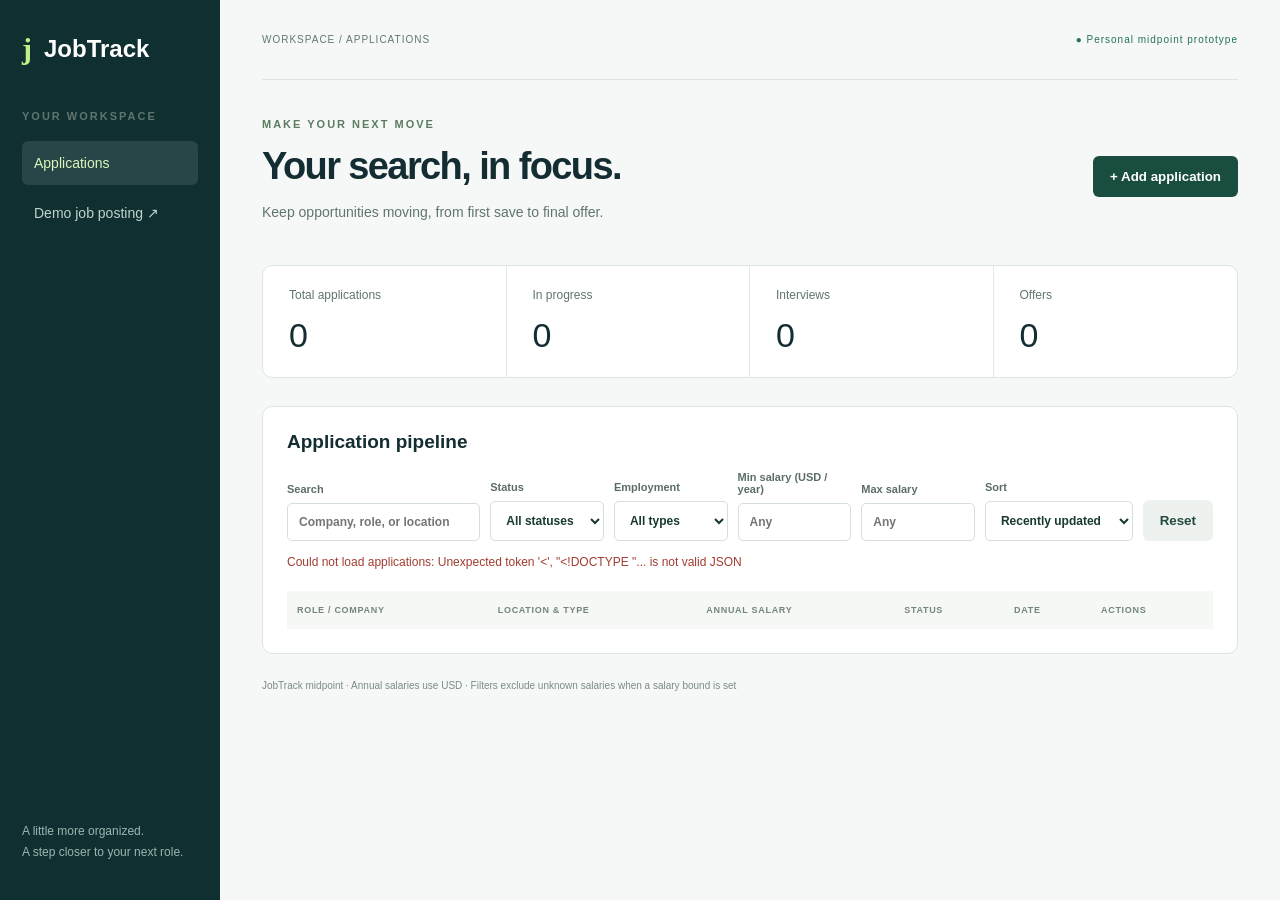
==== web/index.html @ eba8c84d "Add application dashboard, filters, sorting, and demo records" ====
<!doctype html><html lang="en"><head><meta charset="UTF-8"><meta name="viewport" content="width=device-width, initial-scale=1"><title>JobTrack · Application workspace</title><link rel="stylesheet" href="style.css"></head><body>
<aside><a class="brand" href="/">j<span>JobTrack</span></a><p class="eyebrow">YOUR WORKSPACE</p><a class="nav active" href="/">Applications</a><a class="nav" href="/demo-job.html">Demo job posting ↗</a><div class="aside-note">A little more organized.<br>A step closer to your next role.</div></aside>
<main><header><span>WORKSPACE / APPLICATIONS</span><span class="local">● Personal midpoint prototype</span></header><section class="heading"><div><p class="eyebrow">MAKE YOUR NEXT MOVE</p><h1>Your search, in focus.</h1><p>Keep opportunities moving, from first save to final offer.</p></div><button id="add">+ Add application</button></section>
<section class="metrics" aria-label="Application statistics"><div><span>Total applications</span><strong id="total">0</strong></div><div><span>In progress</span><strong id="progress">0</strong></div><div><span>Interviews</span><strong id="interviews">0</strong></div><div><span>Offers</span><strong id="offers">0</strong></div></section>
<section class="workspace"><div class="section-title"><h2>Application pipeline</h2><span id="count"></span></div><form id="filters"><label>Search<input id="search" placeholder="Company, role, or location"></label><label>Status<select id="status"><option value="">All statuses</option></select></label><label>Employment<select id="type"><option value="">All types</option></select></label><label>Min salary (USD / year)<input type="number" id="min" min="0" placeholder="Any"></label><label>Max salary<input type="number" id="max" min="0" placeholder="Any"></label><label>Sort<select id="sort"><option value="updated_at:desc">Recently updated</option><option value="salary:desc">Salary: high to low</option><option value="salary:asc">Salary: low to high</option><option value="company:asc">Company: A–Z</option><option value="applied_date:desc">Date: newest</option><option value="applied_date:asc">Date: oldest</option></select></label><button type="button" id="reset" class="secondary">Reset</button></form>
<p id="message" role="status" aria-live="polite"></p><div class="table-wrap"><table><thead><tr><th>ROLE / COMPANY</th><th>LOCATION & TYPE</th><th>ANNUAL SALARY</th><th>STATUS</th><th>DATE</th><th>ACTIONS</th></tr></thead><tbody id="rows"></tbody></table></div><div id="empty" hidden><h3>Room for your next opportunity</h3><p>Add an application or capture the demo job with the extension.</p></div></section><footer>JobTrack midpoint · Annual salaries use USD · Filters exclude unknown salaries when a salary bound is set</footer></main>
<dialog id="editor"><form id="application"><div class="section-title"><h2 id="form-title">Add application</h2><button type="button" id="close" class="secondary">Close</button></div><p id="form-error" role="alert"></p><div class="form-grid"><label>Company *<input name="company" required maxlength="200"></label><label>Role *<input name="title" required maxlength="200"></label><label>Location<input name="location"></label><label>Annual salary (USD)<input name="salary" type="number" min="0" max="10000000" step="1"></label><label>Employment type<select name="employment_type"></select></label><label>Status<select name="status"></select></label><label>Application / saved date<input name="applied_date" type="date" required></label><label>Posting URL<input name="url" type="url"></label><label class="wide">Notes<textarea name="notes" rows="3"></textarea></label></div><button id="save" type="submit">Save application</button></form></dialog><script src="app.js"></script></body></html>
---- web/style.css ----
:root{font-family:Inter,Arial,sans-serif;color:#142d32;background:#f6f8f7;font-size:14px}*{box-sizing:border-box}body{margin:0;display:flex}aside{width:220px;min-height:100vh;background:#102f31;color:#d4e7e1;padding:32px 22px;position:fixed;inset:0 auto 0 0}.brand{display:flex;gap:12px;align-items:center;color:#bcf188;font:bold 30px Georgia;text-decoration:none}.brand span{font:700 24px Arial;color:#fff}.eyebrow{font-size:11px;font-weight:bold;letter-spacing:2px;margin:42px 0 16px}.nav{display:block;color:#c1d4ce;text-decoration:none;padding:14px 12px;margin:6px 0;border-radius:6px}.nav.active{background:#284647;color:#dbf6bc}.aside-note{position:absolute;bottom:36px;font-size:12px;line-height:1.8;color:#9cb6af}main{margin-left:220px;padding:0 42px;width:calc(100% - 220px)}header{display:flex;justify-content:space-between;align-items:center;border-bottom:1px solid #dce4df;height:80px;font-size:10px;letter-spacing:1px;color:#617771}.local{color:#26705a}.heading{display:flex;align-items:center;justify-content:space-between;margin:36px 0 28px}.heading .eyebrow{color:#5b7c61;margin:0 0 12px}h1{font-size:38px;letter-spacing:-1.6px;margin:0 0 12px}p{color:#60756f;line-height:1.5}button{border:0;border-radius:6px;background:#194d40;color:white;padding:13px 17px;font-weight:600;cursor:pointer}button:hover{filter:brightness(1.12)}button:disabled{opacity:.5;cursor:wait}.secondary{background:#edf2ef;color:#254a40}.metrics{display:grid;grid-template-columns:repeat(4,1fr);border:1px solid #dce5df;background:white;border-radius:10px;margin:28px 0}.metrics div{padding:22px 26px;border-right:1px solid #e3eae6}.metrics div:last-child{border:0}.metrics span{display:block;color:#60756f;font-size:12px}.metrics strong{display:block;font-size:34px;margin-top:14px;font-weight:500}.workspace{background:white;border:1px solid #dce5df;border-radius:10px;padding:24px}.section-title{display:flex;justify-content:space-between;align-items:center}h2{font-size:19px;margin:0 0 18px}.section-title span{color:#6d7b76;font-size:12px}#filters{display:grid;grid-template-columns:1.7fr 1fr 1fr 1fr 1fr 1.3fr auto;gap:10px;align-items:end}label{display:flex;flex-direction:column;gap:8px;font-size:11px;font-weight:600;color:#5b6d67}input,select,textarea{font:inherit;font-size:12px;width:100%;border:1px solid #d5e0d9;border-radius:5px;padding:11px;background:white;color:#183a31}input:focus,select:focus,textarea:focus{outline:2px solid #80b499}.table-wrap{overflow:auto;margin-top:20px}table{width:100%;border-collapse:collapse;text-align:left;white-space:nowrap}th{font-size:9px;color:#73857e;font-weight:600;letter-spacing:.7px;background:#f6f8f6;padding:14px 10px}td{padding:19px 10px;border-bottom:1px solid #e7ede9;font-size:12px}td strong{font-size:13px;display:block;margin-bottom:6px}td small{color:#708078;display:block;margin-top:5px}.badge{padding:6px 9px;border-radius:5px;background:#edf3ef;color:#3a6250;font-size:11px}.badge.Interview{background:#edf0ff;color:#5260a0}.badge.Offer{background:#e3f5ce;color:#477520}.badge.Rejected{background:#fdebe8;color:#a35242}.actions button{padding:7px 9px;margin-right:5px;background:#edf2ef;color:#365f50}#empty{text-align:center;padding:45px 0}footer{font-size:10px;color:#7b8b83;padding:26px 0}#message,#form-error{font-size:12px;color:#a13d30}dialog{border:0;border-radius:12px;width:660px;max-width:95vw;padding:28px;box-shadow:0 20px 90px #153e3650}dialog::backdrop{background:#0d2c3080}.form-grid{display:grid;grid-template-columns:1fr 1fr;gap:18px;margin:12px 0 24px}.wide{grid-column:1/-1}a{color:#2c6b55}@media(max-width:1100px){#filters{grid-template-columns:repeat(3,1fr)}main{padding:0 24px}}@media(max-width:760px){aside{display:none}main{margin:0;width:100%;padding:0 16px}.heading{align-items:start;gap:15px}h1{font-size:28px}.metrics{grid-template-columns:1fr 1fr}.metrics div{padding:18px}#filters{grid-template-columns:1fr 1fr}.local{display:none}.form-grid{grid-template-columns:1fr}.wide{grid-column:auto}}
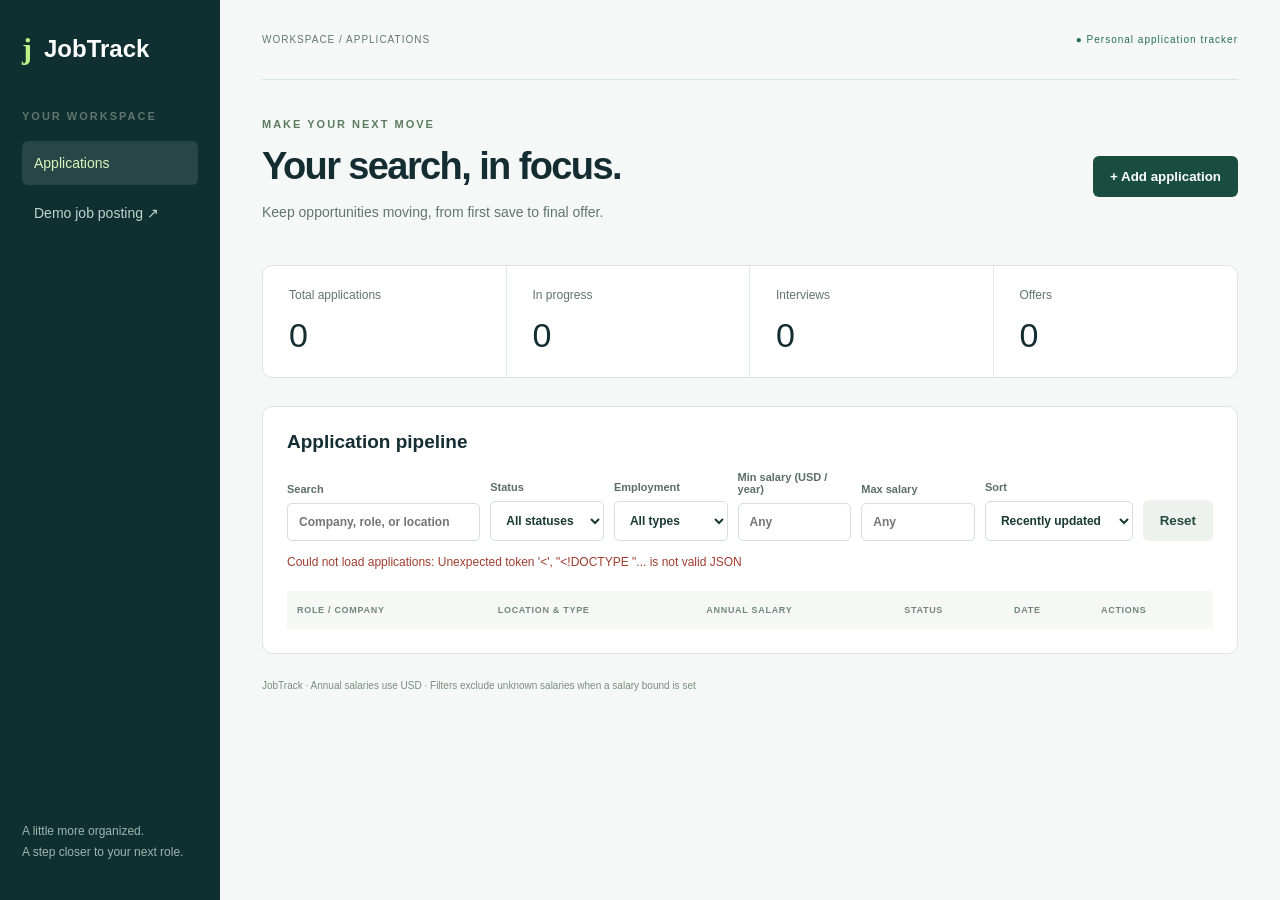
==== commit 3193a399: "Prepare final project and Learner Lab deployment" ====
--- a/web/index.html
+++ b/web/index.html
@@ -1,7 +1,7 @@
 <!doctype html><html lang="en"><head><meta charset="UTF-8"><meta name="viewport" content="width=device-width, initial-scale=1"><title>JobTrack · Application workspace</title><link rel="stylesheet" href="style.css"></head><body>
 <aside><a class="brand" href="/">j<span>JobTrack</span></a><p class="eyebrow">YOUR WORKSPACE</p><a class="nav active" href="/">Applications</a><a class="nav" href="/demo-job.html">Demo job posting ↗</a><div class="aside-note">A little more organized.<br>A step closer to your next role.</div></aside>
-<main><header><span>WORKSPACE / APPLICATIONS</span><span class="local">● Personal midpoint prototype</span></header><section class="heading"><div><p class="eyebrow">MAKE YOUR NEXT MOVE</p><h1>Your search, in focus.</h1><p>Keep opportunities moving, from first save to final offer.</p></div><button id="add">+ Add application</button></section>
+<main><header><span>WORKSPACE / APPLICATIONS</span><span class="local">● Personal application tracker</span></header><section class="heading"><div><p class="eyebrow">MAKE YOUR NEXT MOVE</p><h1>Your search, in focus.</h1><p>Keep opportunities moving, from first save to final offer.</p></div><button id="add">+ Add application</button></section>
 <section class="metrics" aria-label="Application statistics"><div><span>Total applications</span><strong id="total">0</strong></div><div><span>In progress</span><strong id="progress">0</strong></div><div><span>Interviews</span><strong id="interviews">0</strong></div><div><span>Offers</span><strong id="offers">0</strong></div></section>
 <section class="workspace"><div class="section-title"><h2>Application pipeline</h2><span id="count"></span></div><form id="filters"><label>Search<input id="search" placeholder="Company, role, or location"></label><label>Status<select id="status"><option value="">All statuses</option></select></label><label>Employment<select id="type"><option value="">All types</option></select></label><label>Min salary (USD / year)<input type="number" id="min" min="0" placeholder="Any"></label><label>Max salary<input type="number" id="max" min="0" placeholder="Any"></label><label>Sort<select id="sort"><option value="updated_at:desc">Recently updated</option><option value="salary:desc">Salary: high to low</option><option value="salary:asc">Salary: low to high</option><option value="company:asc">Company: A–Z</option><option value="applied_date:desc">Date: newest</option><option value="applied_date:asc">Date: oldest</option></select></label><button type="button" id="reset" class="secondary">Reset</button></form>
-<p id="message" role="status" aria-live="polite"></p><div class="table-wrap"><table><thead><tr><th>ROLE / COMPANY</th><th>LOCATION & TYPE</th><th>ANNUAL SALARY</th><th>STATUS</th><th>DATE</th><th>ACTIONS</th></tr></thead><tbody id="rows"></tbody></table></div><div id="empty" hidden><h3>Room for your next opportunity</h3><p>Add an application or capture the demo job with the extension.</p></div></section><footer>JobTrack midpoint · Annual salaries use USD · Filters exclude unknown salaries when a salary bound is set</footer></main>
+<p id="message" role="status" aria-live="polite"></p><div class="table-wrap"><table><thead><tr><th>ROLE / COMPANY</th><th>LOCATION & TYPE</th><th>ANNUAL SALARY</th><th>STATUS</th><th>DATE</th><th>ACTIONS</th></tr></thead><tbody id="rows"></tbody></table></div><div id="empty" hidden><h3>Room for your next opportunity</h3><p>Add an application or capture the demo job with the extension.</p></div></section><footer>JobTrack · Annual salaries use USD · Filters exclude unknown salaries when a salary bound is set</footer></main>
 <dialog id="editor"><form id="application"><div class="section-title"><h2 id="form-title">Add application</h2><button type="button" id="close" class="secondary">Close</button></div><p id="form-error" role="alert"></p><div class="form-grid"><label>Company *<input name="company" required maxlength="200"></label><label>Role *<input name="title" required maxlength="200"></label><label>Location<input name="location"></label><label>Annual salary (USD)<input name="salary" type="number" min="0" max="10000000" step="1"></label><label>Employment type<select name="employment_type"></select></label><label>Status<select name="status"></select></label><label>Application / saved date<input name="applied_date" type="date" required></label><label>Posting URL<input name="url" type="url"></label><label class="wide">Notes<textarea name="notes" rows="3"></textarea></label></div><button id="save" type="submit">Save application</button></form></dialog><script src="app.js"></script></body></html>
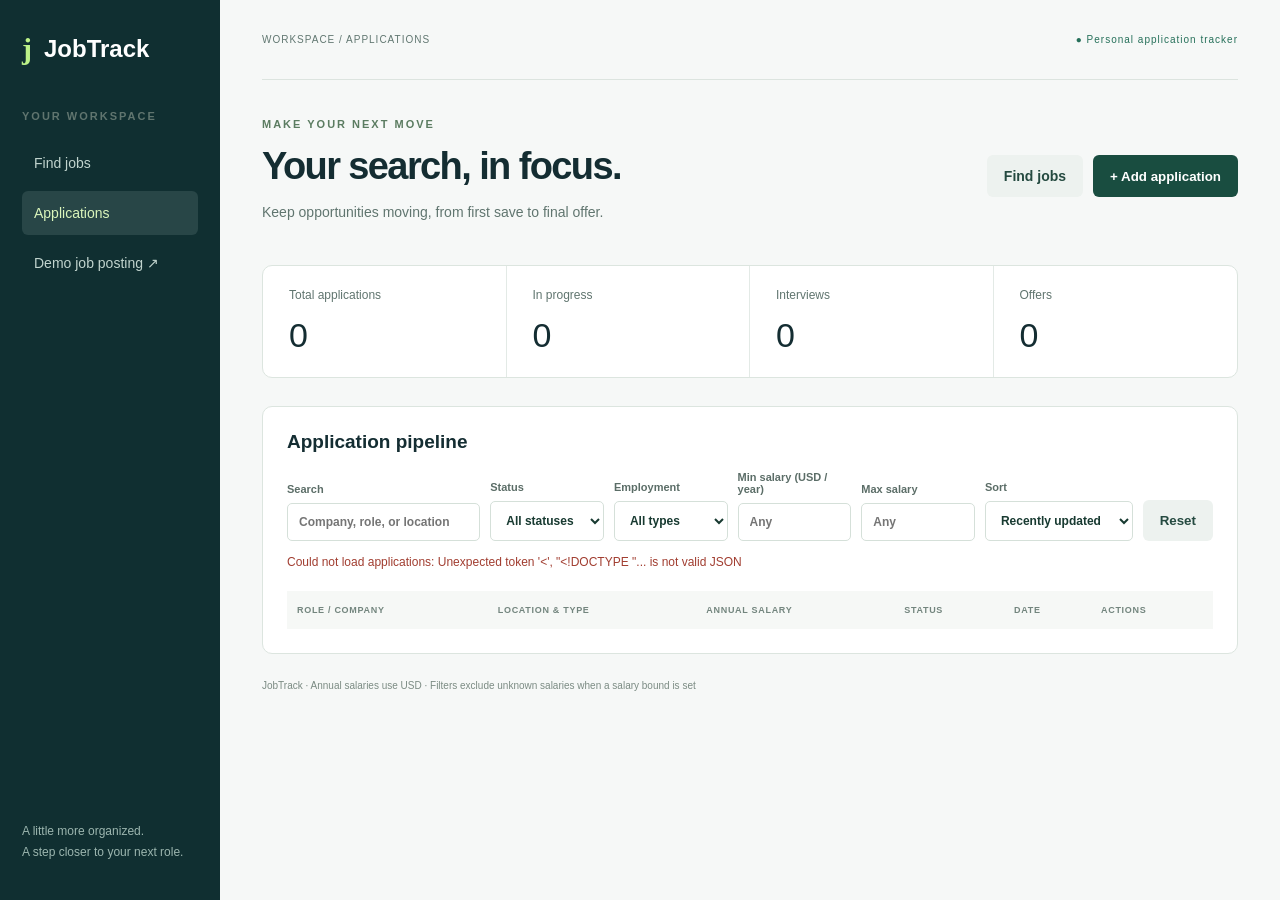
==== commit d0693665: "Add Find jobs dashboard with search, source setup, and saved listings" ====
--- a/web/index.html
+++ b/web/index.html
@@ -1,6 +1,6 @@
 <!doctype html><html lang="en"><head><meta charset="UTF-8"><meta name="viewport" content="width=device-width, initial-scale=1"><title>JobTrack · Application workspace</title><link rel="stylesheet" href="style.css"></head><body>
-<aside><a class="brand" href="/">j<span>JobTrack</span></a><p class="eyebrow">YOUR WORKSPACE</p><a class="nav active" href="/">Applications</a><a class="nav" href="/demo-job.html">Demo job posting ↗</a><div class="aside-note">A little more organized.<br>A step closer to your next role.</div></aside>
-<main><header><span>WORKSPACE / APPLICATIONS</span><span class="local">● Personal application tracker</span></header><section class="heading"><div><p class="eyebrow">MAKE YOUR NEXT MOVE</p><h1>Your search, in focus.</h1><p>Keep opportunities moving, from first save to final offer.</p></div><button id="add">+ Add application</button></section>
+<aside><a class="brand" href="/">j<span>JobTrack</span></a><p class="eyebrow">YOUR WORKSPACE</p><a class="nav" href="/jobs.html">Find jobs</a><a class="nav active" href="/">Applications</a><a class="nav" href="/demo-job.html">Demo job posting ↗</a><div class="aside-note">A little more organized.<br>A step closer to your next role.</div></aside>
+<main><header><span>WORKSPACE / APPLICATIONS</span><span class="local">● Personal application tracker</span></header><section class="heading"><div><p class="eyebrow">MAKE YOUR NEXT MOVE</p><h1>Your search, in focus.</h1><p>Keep opportunities moving, from first save to final offer.</p></div><div class="heading-actions"><a class="button-link secondary" href="/jobs.html">Find jobs</a><button id="add">+ Add application</button></div></section>
 <section class="metrics" aria-label="Application statistics"><div><span>Total applications</span><strong id="total">0</strong></div><div><span>In progress</span><strong id="progress">0</strong></div><div><span>Interviews</span><strong id="interviews">0</strong></div><div><span>Offers</span><strong id="offers">0</strong></div></section>
 <section class="workspace"><div class="section-title"><h2>Application pipeline</h2><span id="count"></span></div><form id="filters"><label>Search<input id="search" placeholder="Company, role, or location"></label><label>Status<select id="status"><option value="">All statuses</option></select></label><label>Employment<select id="type"><option value="">All types</option></select></label><label>Min salary (USD / year)<input type="number" id="min" min="0" placeholder="Any"></label><label>Max salary<input type="number" id="max" min="0" placeholder="Any"></label><label>Sort<select id="sort"><option value="updated_at:desc">Recently updated</option><option value="salary:desc">Salary: high to low</option><option value="salary:asc">Salary: low to high</option><option value="company:asc">Company: A–Z</option><option value="applied_date:desc">Date: newest</option><option value="applied_date:asc">Date: oldest</option></select></label><button type="button" id="reset" class="secondary">Reset</button></form>
 <p id="message" role="status" aria-live="polite"></p><div class="table-wrap"><table><thead><tr><th>ROLE / COMPANY</th><th>LOCATION & TYPE</th><th>ANNUAL SALARY</th><th>STATUS</th><th>DATE</th><th>ACTIONS</th></tr></thead><tbody id="rows"></tbody></table></div><div id="empty" hidden><h3>Room for your next opportunity</h3><p>Add an application or capture the demo job with the extension.</p></div></section><footer>JobTrack · Annual salaries use USD · Filters exclude unknown salaries when a salary bound is set</footer></main>
--- a/web/style.css
+++ b/web/style.css
@@ -1 +1,4 @@
 :root{font-family:Inter,Arial,sans-serif;color:#142d32;background:#f6f8f7;font-size:14px}*{box-sizing:border-box}body{margin:0;display:flex}aside{width:220px;min-height:100vh;background:#102f31;color:#d4e7e1;padding:32px 22px;position:fixed;inset:0 auto 0 0}.brand{display:flex;gap:12px;align-items:center;color:#bcf188;font:bold 30px Georgia;text-decoration:none}.brand span{font:700 24px Arial;color:#fff}.eyebrow{font-size:11px;font-weight:bold;letter-spacing:2px;margin:42px 0 16px}.nav{display:block;color:#c1d4ce;text-decoration:none;padding:14px 12px;margin:6px 0;border-radius:6px}.nav.active{background:#284647;color:#dbf6bc}.aside-note{position:absolute;bottom:36px;font-size:12px;line-height:1.8;color:#9cb6af}main{margin-left:220px;padding:0 42px;width:calc(100% - 220px)}header{display:flex;justify-content:space-between;align-items:center;border-bottom:1px solid #dce4df;height:80px;font-size:10px;letter-spacing:1px;color:#617771}.local{color:#26705a}.heading{display:flex;align-items:center;justify-content:space-between;margin:36px 0 28px}.heading .eyebrow{color:#5b7c61;margin:0 0 12px}h1{font-size:38px;letter-spacing:-1.6px;margin:0 0 12px}p{color:#60756f;line-height:1.5}button{border:0;border-radius:6px;background:#194d40;color:white;padding:13px 17px;font-weight:600;cursor:pointer}button:hover{filter:brightness(1.12)}button:disabled{opacity:.5;cursor:wait}.secondary{background:#edf2ef;color:#254a40}.metrics{display:grid;grid-template-columns:repeat(4,1fr);border:1px solid #dce5df;background:white;border-radius:10px;margin:28px 0}.metrics div{padding:22px 26px;border-right:1px solid #e3eae6}.metrics div:last-child{border:0}.metrics span{display:block;color:#60756f;font-size:12px}.metrics strong{display:block;font-size:34px;margin-top:14px;font-weight:500}.workspace{background:white;border:1px solid #dce5df;border-radius:10px;padding:24px}.section-title{display:flex;justify-content:space-between;align-items:center}h2{font-size:19px;margin:0 0 18px}.section-title span{color:#6d7b76;font-size:12px}#filters{display:grid;grid-template-columns:1.7fr 1fr 1fr 1fr 1fr 1.3fr auto;gap:10px;align-items:end}label{display:flex;flex-direction:column;gap:8px;font-size:11px;font-weight:600;color:#5b6d67}input,select,textarea{font:inherit;font-size:12px;width:100%;border:1px solid #d5e0d9;border-radius:5px;padding:11px;background:white;color:#183a31}input:focus,select:focus,textarea:focus{outline:2px solid #80b499}.table-wrap{overflow:auto;margin-top:20px}table{width:100%;border-collapse:collapse;text-align:left;white-space:nowrap}th{font-size:9px;color:#73857e;font-weight:600;letter-spacing:.7px;background:#f6f8f6;padding:14px 10px}td{padding:19px 10px;border-bottom:1px solid #e7ede9;font-size:12px}td strong{font-size:13px;display:block;margin-bottom:6px}td small{color:#708078;display:block;margin-top:5px}.badge{padding:6px 9px;border-radius:5px;background:#edf3ef;color:#3a6250;font-size:11px}.badge.Interview{background:#edf0ff;color:#5260a0}.badge.Offer{background:#e3f5ce;color:#477520}.badge.Rejected{background:#fdebe8;color:#a35242}.actions button{padding:7px 9px;margin-right:5px;background:#edf2ef;color:#365f50}#empty{text-align:center;padding:45px 0}footer{font-size:10px;color:#7b8b83;padding:26px 0}#message,#form-error{font-size:12px;color:#a13d30}dialog{border:0;border-radius:12px;width:660px;max-width:95vw;padding:28px;box-shadow:0 20px 90px #153e3650}dialog::backdrop{background:#0d2c3080}.form-grid{display:grid;grid-template-columns:1fr 1fr;gap:18px;margin:12px 0 24px}.wide{grid-column:1/-1}a{color:#2c6b55}@media(max-width:1100px){#filters{grid-template-columns:repeat(3,1fr)}main{padding:0 24px}}@media(max-width:760px){aside{display:none}main{margin:0;width:100%;padding:0 16px}.heading{align-items:start;gap:15px}h1{font-size:28px}.metrics{grid-template-columns:1fr 1fr}.metrics div{padding:18px}#filters{grid-template-columns:1fr 1fr}.local{display:none}.form-grid{grid-template-columns:1fr}.wide{grid-column:auto}}
+.button-link{display:inline-block;text-decoration:none;padding:13px 17px;border-radius:6px;font-weight:600;white-space:nowrap}.discovery-search{display:grid;grid-template-columns:1.5fr 1.2fr 1.2fr auto;gap:14px;align-items:end}.discovery-tools{display:flex;align-items:center;justify-content:space-between;gap:20px;margin:18px 0 0}.check-label{flex-direction:row;align-items:center;font-weight:400;line-height:1.6}.check-label input{width:16px;height:16px;flex-shrink:0}#freshness{font-size:11px;color:#6d7b76}.connection-note{padding:18px;background:#f2f5e8;border:1px solid #dce5c2;border-radius:8px;margin-top:18px}.connection-note p{font-size:13px}.connection-note a{margin-right:14px}.discovery-results{margin-top:30px}.job-grid{display:grid;grid-template-columns:repeat(2,minmax(0,1fr));gap:18px}.job-card{background:white;border:1px solid #dce5df;border-radius:10px;padding:24px;display:flex;flex-direction:column;min-width:0}.job-card h3{font-size:20px;line-height:1.3;margin:15px 0 8px;overflow-wrap:anywhere}.job-card p{margin:5px 0;font-size:13px}.job-card .job-company{color:#183a31;font-weight:600}.source-label{color:#46734f;font-size:11px;font-weight:700;letter-spacing:.5px}.job-details{padding:10px 0}.job-card small{font-size:11px;color:#73857e}.job-actions{margin-top:auto;padding-top:22px;display:flex;align-items:center;justify-content:space-between;gap:12px}.job-actions a{font-size:12px}.job-actions button{font-size:11px}.job-actions button:disabled{cursor:default;background:#e5efe7;color:#42664b;opacity:1}#source-help{font-size:12px;margin-bottom:0}#jobs-message{font-size:13px;color:#66542d;margin-bottom:0}#connect-source[hidden],#jobs-empty[hidden],#setup-instructions[hidden]{display:none}@media(max-width:1100px){.discovery-search{grid-template-columns:1fr 1fr}.job-grid{grid-template-columns:1fr}.discovery-tools{align-items:flex-start;flex-direction:column;gap:8px}}@media(max-width:760px){.discovery-search{grid-template-columns:1fr}.job-actions{align-items:flex-start;flex-direction:column}.heading{flex-wrap:wrap}.discovery-results .section-title{align-items:flex-start;flex-direction:column;gap:8px;margin-bottom:16px}}
+
+.heading-actions{display:flex;gap:10px;flex-wrap:wrap}
